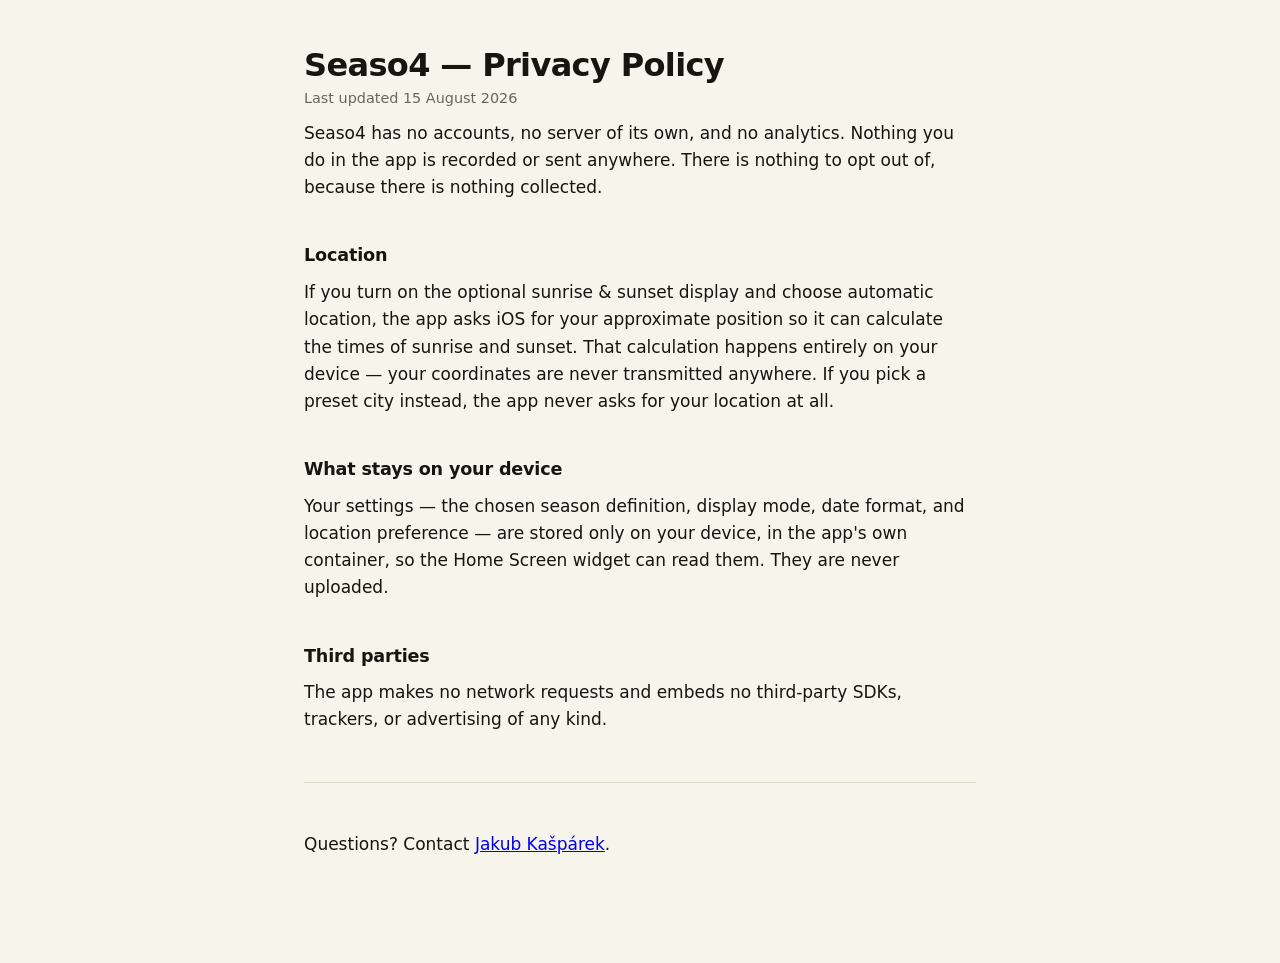
==== index.html @ 97a2b1bb "Add Seaso4 privacy policy Co-Authored-By: Claude Fable 5 <noreply@anthropic.com>" ====
<!DOCTYPE html>
<html lang="en">
<head>
<meta charset="utf-8">
<meta name="viewport" content="width=device-width, initial-scale=1">
<title>Seaso4 — Privacy Policy</title>
<style>
  :root { color-scheme: light dark; }
  body {
    max-width: 42rem; margin: 0 auto; padding: 3rem 1.25rem 6rem;
    font: 17px/1.6 -apple-system, BlinkMacSystemFont, system-ui, sans-serif;
    color: #16150f; background: #f7f4ec;
  }
  @media (prefers-color-scheme: dark) {
    body { color: #f2eee4; background: #1b1916; }
    a { color: #7fd9ae; }
  }
  h1 { font-size: 2rem; line-height: 1.1; margin: 0 0 .25rem; letter-spacing: -.02em; }
  h2 { font-size: 1.1rem; margin: 2.5rem 0 .5rem; letter-spacing: -.01em; }
  p, li { margin: .6rem 0; }
  .updated { color: #6b665b; font-size: .9rem; margin-top: 0; }
  @media (prefers-color-scheme: dark) { .updated { color: #9c9484; } }
  hr { border: none; border-top: 1px solid #ded7c8; margin: 3rem 0; }
  @media (prefers-color-scheme: dark) { hr { border-top-color: #322d24; } }
</style>
</head>
<body>

<h1>Seaso4 — Privacy Policy</h1>
<p class="updated">Last updated 15 August 2026</p>

<p>Seaso4 has no accounts, no server of its own, and no analytics. Nothing you do in
the app is recorded or sent anywhere. There is nothing to opt out of, because there
is nothing collected.</p>

<h2>Location</h2>
<p>If you turn on the optional sunrise &amp; sunset display and choose automatic
location, the app asks iOS for your approximate position so it can calculate the
times of sunrise and sunset. That calculation happens entirely on your device —
your coordinates are never transmitted anywhere. If you pick a preset city instead,
the app never asks for your location at all.</p>

<h2>What stays on your device</h2>
<p>Your settings — the chosen season definition, display mode, date format, and
location preference — are stored only on your device, in the app's own container,
so the Home Screen widget can read them. They are never uploaded.</p>

<h2>Third parties</h2>
<p>The app makes no network requests and embeds no third-party SDKs, trackers, or
advertising of any kind.</p>

<hr>

<p>Questions? Contact <a href="https://kasparek.net">Jakub Kašpárek</a>.</p>

</body>
</html>
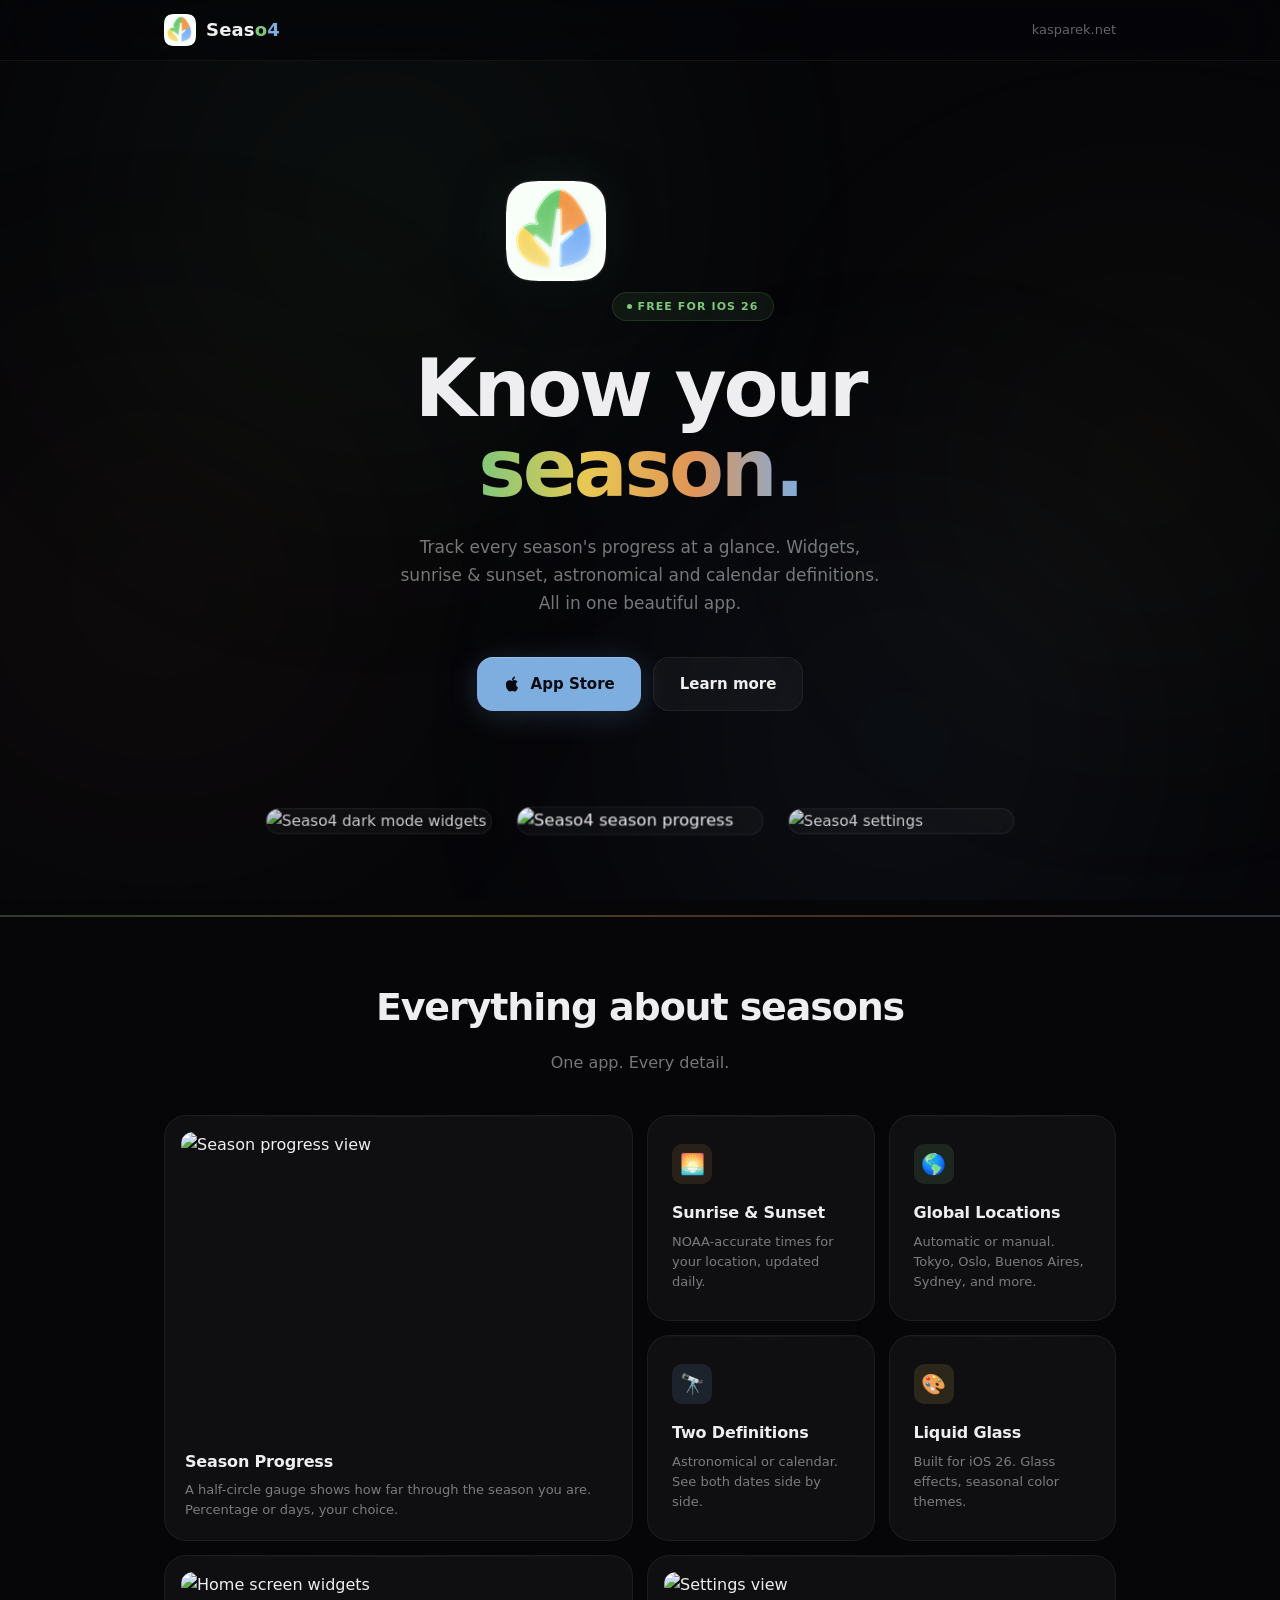
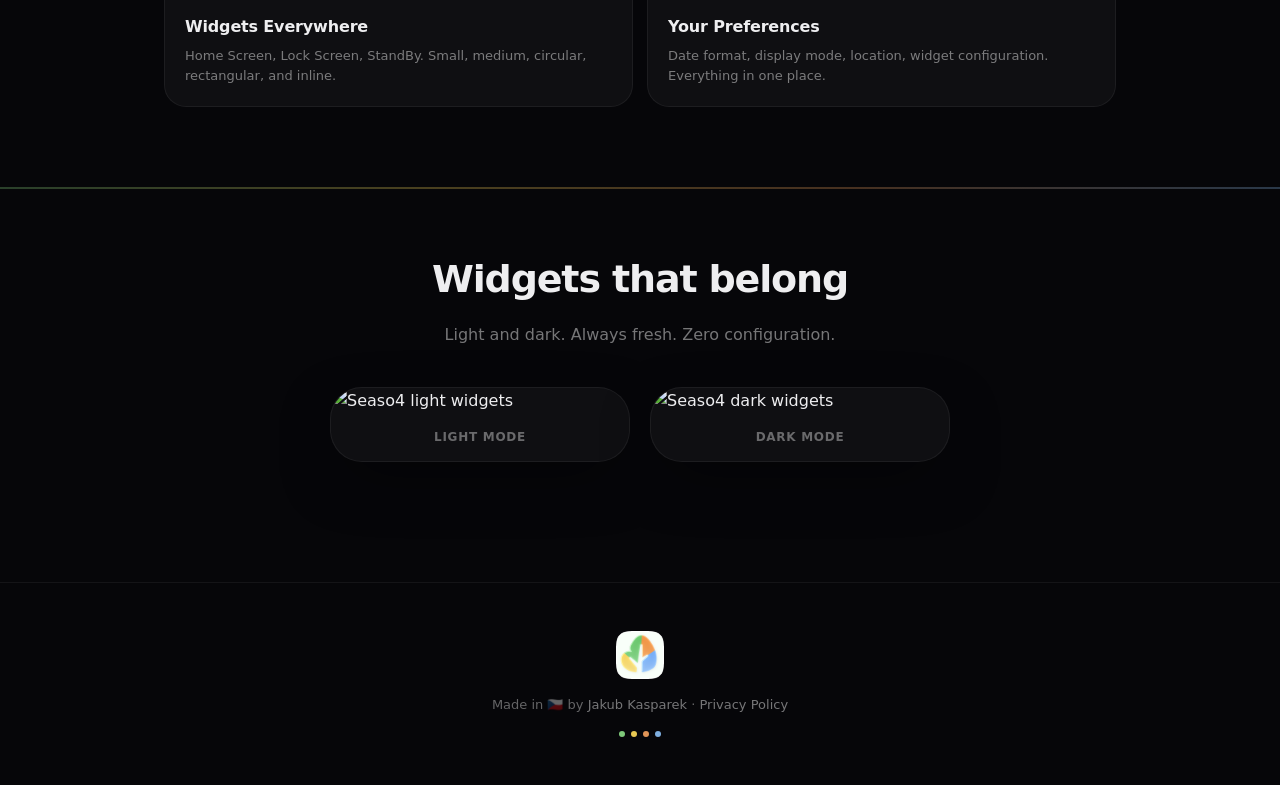
==== commit 685cda5d: "Add landing page at root, move privacy policy to /privacy, add custom domain Landing page served at " ====
--- a/index.html
+++ b/index.html
@@ -1,57 +1,442 @@
 <!DOCTYPE html>
 <html lang="en">
 <head>
-<meta charset="utf-8">
-<meta name="viewport" content="width=device-width, initial-scale=1">
-<title>Seaso4 — Privacy Policy</title>
-<style>
-  :root { color-scheme: light dark; }
-  body {
-    max-width: 42rem; margin: 0 auto; padding: 3rem 1.25rem 6rem;
-    font: 17px/1.6 -apple-system, BlinkMacSystemFont, system-ui, sans-serif;
-    color: #16150f; background: #f7f4ec;
-  }
-  @media (prefers-color-scheme: dark) {
-    body { color: #f2eee4; background: #1b1916; }
-    a { color: #7fd9ae; }
-  }
-  h1 { font-size: 2rem; line-height: 1.1; margin: 0 0 .25rem; letter-spacing: -.02em; }
-  h2 { font-size: 1.1rem; margin: 2.5rem 0 .5rem; letter-spacing: -.01em; }
-  p, li { margin: .6rem 0; }
-  .updated { color: #6b665b; font-size: .9rem; margin-top: 0; }
-  @media (prefers-color-scheme: dark) { .updated { color: #9c9484; } }
-  hr { border: none; border-top: 1px solid #ded7c8; margin: 3rem 0; }
-  @media (prefers-color-scheme: dark) { hr { border-top-color: #322d24; } }
-</style>
+    <meta charset="UTF-8">
+    <meta name="viewport" content="width=device-width, initial-scale=1.0">
+    <title>Seaso4 — Know Your Season</title>
+    <meta name="description" content="Track the progress of every season with beautiful widgets and sunrise/sunset times. Free for iOS 26.">
+    <link rel="icon" href="icon-256.png">
+    <style>
+        *, *::before, *::after { margin: 0; padding: 0; box-sizing: border-box; }
+
+        :root {
+            /* Season palette from logo */
+            --spring: #7ec87a;
+            --summer: #e8c853;
+            --autumn: #e09457;
+            --winter: #7eaee0;
+            /* UI tokens */
+            --bg: #060609;
+            --glass: rgba(255,255,255,0.04);
+            --glass-border: rgba(255,255,255,0.06);
+            --glass-hover: rgba(255,255,255,0.07);
+            --text: #eeeef0;
+            --text2: rgba(255,255,255,0.45);
+            --text3: rgba(255,255,255,0.38);
+        }
+
+        body {
+            font-family: -apple-system, BlinkMacSystemFont, 'SF Pro Display', system-ui, sans-serif;
+            background: var(--bg);
+            color: var(--text);
+            line-height: 1.6;
+            overflow-x: hidden;
+            -webkit-font-smoothing: antialiased;
+        }
+
+        /* 4-season ambient orbs */
+        .bg-orbs { position: fixed; inset: 0; z-index: -2; overflow: hidden; }
+        .orb {
+            position: absolute; border-radius: 50%; filter: blur(140px);
+            animation: drift 24s ease-in-out infinite alternate;
+            will-change: transform;
+        }
+        .orb-spring { width: 500px; height: 500px; top: -5%; left: 10%; background: var(--spring); opacity: 0.07; }
+        .orb-summer { width: 400px; height: 400px; top: 30%; right: -5%; background: var(--summer); opacity: 0.06; animation-delay: -6s; }
+        .orb-autumn { width: 450px; height: 450px; bottom: 10%; left: -5%; background: var(--autumn); opacity: 0.06; animation-delay: -12s; }
+        .orb-winter { width: 500px; height: 500px; bottom: -10%; right: 10%; background: var(--winter); opacity: 0.07; animation-delay: -18s; }
+        @keyframes drift {
+            0% { transform: translate(0, 0) scale(1); }
+            50% { transform: translate(30px, -20px) scale(1.08); }
+            100% { transform: translate(-15px, 15px) scale(0.95); }
+        }
+        .bg-noise {
+            position: fixed; inset: 0; z-index: -1; opacity: 0.012;
+            background-image: url("data:image/svg+xml,%3Csvg viewBox='0 0 256 256' xmlns='http://www.w3.org/2000/svg'%3E%3Cfilter id='n'%3E%3CfeTurbulence type='fractalNoise' baseFrequency='0.9' numOctaves='4' stitchTiles='stitch'/%3E%3C/filter%3E%3Crect width='100%25' height='100%25' filter='url(%23n)'/%3E%3C/svg%3E");
+            background-size: 256px;
+        }
+
+        .container { max-width: 1000px; margin: 0 auto; padding: 0 24px; }
+
+        /* Nav */
+        nav {
+            position: sticky; top: 0; z-index: 50;
+            padding: 14px 0;
+            backdrop-filter: blur(40px) saturate(1.6);
+            -webkit-backdrop-filter: blur(40px) saturate(1.6);
+            background: rgba(6,6,9,0.65);
+            border-bottom: 1px solid var(--glass-border);
+        }
+        nav .container { display: flex; align-items: center; justify-content: space-between; }
+        .logo {
+            font-size: 18px; font-weight: 700; letter-spacing: 0.01em;
+            display: flex; align-items: center; gap: 10px;
+        }
+        .logo img { width: 32px; height: 32px; border-radius: 8px; }
+        .logo .s1 { color: var(--spring); }
+        .logo .s2 { color: var(--summer); }
+        .logo .s3 { color: var(--autumn); }
+        .logo .s4 { color: var(--winter); }
+        nav a {
+            color: var(--text3); text-decoration: none; font-size: 13px; font-weight: 500;
+            transition: color 0.2s;
+        }
+        nav a:hover { color: var(--text2); }
+
+        /* Hero */
+        .hero { text-align: center; padding: 120px 0 48px; }
+        .hero-icon {
+            width: 100px; height: 100px;
+            border-radius: 24px;
+            margin-bottom: 28px;
+            box-shadow:
+                0 12px 48px rgba(0,0,0,0.5),
+                0 0 0 1px rgba(255,255,255,0.06),
+                0 0 60px rgba(126,174,224,0.08),
+                0 0 60px rgba(126,200,122,0.06);
+        }
+        .hero-pill {
+            display: inline-flex; align-items: center; gap: 6px;
+            font-size: 11px; font-weight: 600; letter-spacing: 0.1em; text-transform: uppercase;
+            color: var(--spring);
+            background: rgba(126,200,122,0.08);
+            border: 1px solid rgba(126,200,122,0.15);
+            border-radius: 100px;
+            padding: 5px 14px;
+            margin-bottom: 28px;
+        }
+        .hero-pill .dot { width: 5px; height: 5px; border-radius: 50%; background: var(--spring); animation: pulse 2s infinite; }
+        @keyframes pulse { 0%, 100% { opacity: 1; } 50% { opacity: 0.3; } }
+
+        h1 {
+            font-size: clamp(44px, 9vw, 80px);
+            font-weight: 800;
+            letter-spacing: -0.04em;
+            line-height: 1.0;
+            margin-bottom: 24px;
+        }
+        h1 .gr {
+            background: linear-gradient(90deg, var(--spring), var(--summer), var(--autumn), var(--winter));
+            -webkit-background-clip: text; -webkit-text-fill-color: transparent; background-clip: text;
+        }
+        .hero-sub {
+            font-size: 17px; color: var(--text2); max-width: 480px; margin: 0 auto 40px;
+            line-height: 1.65;
+        }
+
+        .cta-row { display: flex; justify-content: center; gap: 12px; flex-wrap: wrap; }
+        .cta {
+            display: inline-flex; align-items: center; gap: 10px;
+            font-size: 15px; font-weight: 600;
+            padding: 14px 26px;
+            border-radius: 16px;
+            text-decoration: none;
+            transition: transform 0.25s cubic-bezier(0.16,1,0.3,1), box-shadow 0.25s;
+        }
+        .cta-primary {
+            background: var(--winter);
+            color: #0a0a12;
+            box-shadow: 0 4px 30px rgba(126,174,224,0.2), inset 0 1px 0 rgba(255,255,255,0.2);
+        }
+        .cta-primary:hover {
+            transform: translateY(-2px);
+            box-shadow: 0 8px 50px rgba(126,174,224,0.3), inset 0 1px 0 rgba(255,255,255,0.2);
+        }
+        .cta-ghost {
+            background: var(--glass);
+            color: var(--text);
+            border: 1px solid var(--glass-border);
+        }
+        .cta-ghost:hover { background: var(--glass-hover); transform: translateY(-2px); }
+        .cta svg { width: 18px; height: 18px; }
+
+        /* Season divider — 4 color line */
+        .season-line {
+            height: 2px; border: none; margin: 0;
+            background: linear-gradient(90deg, var(--spring), var(--summer), var(--autumn), var(--winter));
+            opacity: 0.3;
+        }
+
+        /* Phone showcase */
+        .showcase { padding: 48px 0 80px; perspective: 2000px; }
+        .showcase-inner {
+            display: flex; justify-content: center; gap: 20px;
+            transform-style: preserve-3d;
+        }
+        .phone-frame {
+            flex-shrink: 0; width: 240px;
+            border-radius: 36px; overflow: hidden;
+            background: rgba(255,255,255,0.03);
+            border: 1px solid var(--glass-border);
+            box-shadow: 0 40px 80px -20px rgba(0,0,0,0.6), 0 0 0 0.5px rgba(255,255,255,0.04) inset;
+            transition: transform 0.5s cubic-bezier(0.16,1,0.3,1), box-shadow 0.5s;
+        }
+        .phone-frame img { width: 100%; display: block; }
+        .phone-frame:nth-child(1) { transform: rotateY(8deg) translateZ(-30px) scale(0.95); opacity: 0.85; }
+        .phone-frame:nth-child(2) { transform: translateZ(20px) scale(1.02); z-index: 2; }
+        .phone-frame:nth-child(3) { transform: rotateY(-8deg) translateZ(-30px) scale(0.95); opacity: 0.85; }
+        .phone-frame:hover { transform: translateZ(30px) scale(1.04) !important; opacity: 1 !important; }
+
+        /* Bento */
+        .bento { padding: 60px 0 80px; }
+        .section-heading {
+            text-align: center;
+            font-size: clamp(28px, 5vw, 38px); font-weight: 750; letter-spacing: -0.03em;
+            margin-bottom: 12px;
+        }
+        .section-sub { text-align: center; color: var(--text2); margin-bottom: 40px; }
+
+        .bento-grid {
+            display: grid;
+            grid-template-columns: repeat(4, 1fr);
+            gap: 14px;
+        }
+        .bento-card {
+            padding: 28px 24px;
+            background: var(--glass);
+            border: 1px solid var(--glass-border);
+            border-radius: 22px;
+            transition: border-color 0.3s, transform 0.3s cubic-bezier(0.16,1,0.3,1), background 0.3s;
+            position: relative; overflow: hidden;
+        }
+        .bento-card::before {
+            content: ''; position: absolute; top: 0; left: 0; right: 0; height: 1px;
+            background: linear-gradient(90deg, transparent 0%, rgba(255,255,255,0.06) 50%, transparent 100%);
+        }
+        .bento-card:hover {
+            background: var(--glass-hover);
+            transform: translateY(-2px);
+        }
+        /* Season-tinted hover borders */
+        .bento-card[data-season="spring"]:hover { border-color: rgba(126,200,122,0.2); }
+        .bento-card[data-season="summer"]:hover { border-color: rgba(232,200,83,0.2); }
+        .bento-card[data-season="autumn"]:hover { border-color: rgba(224,148,87,0.2); }
+        .bento-card[data-season="winter"]:hover { border-color: rgba(126,174,224,0.2); }
+        .bento-card:not([data-season]):hover { border-color: rgba(255,255,255,0.1); }
+
+        .bento-card.wide { grid-column: span 2; }
+        .bento-card.tall { grid-row: span 2; }
+        .bento-card.has-img { padding: 0; display: flex; flex-direction: column; }
+        .bento-card.has-img .bento-img {
+            flex: 1; overflow: hidden; display: flex; align-items: center; justify-content: center;
+            padding: 16px 16px 0;
+        }
+        .bento-card.has-img .bento-img img {
+            width: 100%; height: 100%; object-fit: contain; border-radius: 12px;
+        }
+        .bento-card.has-img .bento-body { padding: 16px 20px 20px; }
+
+        .bento-icon {
+            width: 40px; height: 40px;
+            border-radius: 10px;
+            display: flex; align-items: center; justify-content: center;
+            font-size: 20px;
+            margin-bottom: 16px;
+        }
+        .bento-icon.spring { background: rgba(126,200,122,0.12); }
+        .bento-icon.summer { background: rgba(232,200,83,0.12); }
+        .bento-icon.autumn { background: rgba(224,148,87,0.12); }
+        .bento-icon.winter { background: rgba(126,174,224,0.12); }
+
+        .bento-card h3 { font-size: 16px; font-weight: 650; margin-bottom: 6px; letter-spacing: -0.01em; }
+        .bento-card p { font-size: 13px; color: var(--text2); line-height: 1.55; }
+
+        /* Widget section */
+        .widgets-section { padding: 60px 0 80px; }
+        .widget-row { display: flex; justify-content: center; gap: 20px; flex-wrap: wrap; }
+        .widget-card {
+            width: 300px; border-radius: 32px; overflow: hidden;
+            background: var(--glass); border: 1px solid var(--glass-border);
+            box-shadow: 0 20px 60px -15px rgba(0,0,0,0.5);
+            transition: transform 0.4s cubic-bezier(0.16,1,0.3,1), box-shadow 0.4s;
+        }
+        .widget-card:hover { transform: translateY(-6px); }
+        .widget-card img { width: 100%; display: block; }
+        .widget-label {
+            padding: 14px 20px;
+            font-size: 12px; font-weight: 600; letter-spacing: 0.06em; text-transform: uppercase;
+            color: var(--text3); text-align: center;
+        }
+
+        /* Footer */
+        footer {
+            padding: 48px 0; text-align: center;
+            border-top: 1px solid var(--glass-border);
+            margin-top: 40px;
+        }
+        .footer-icon { width: 48px; height: 48px; border-radius: 12px; }
+        footer p { font-size: 13px; color: var(--text3); margin-top: 8px; }
+        footer a { color: var(--text2); text-decoration: none; transition: color 0.2s; }
+        footer a:hover { color: var(--text); }
+
+        .season-dots {
+            display: flex; justify-content: center; gap: 6px; margin-top: 16px;
+        }
+        .season-dots span { width: 6px; height: 6px; border-radius: 50%; }
+        .season-dots span:nth-child(1) { background: var(--spring); }
+        .season-dots span:nth-child(2) { background: var(--summer); }
+        .season-dots span:nth-child(3) { background: var(--autumn); }
+        .season-dots span:nth-child(4) { background: var(--winter); }
+
+        /* Responsive */
+        @media (max-width: 768px) {
+            .bento-grid { grid-template-columns: repeat(2, 1fr); }
+            .bento-card.wide { grid-column: span 2; }
+            .bento-card.tall { grid-row: span 1; }
+            .phone-frame { width: 200px; }
+        }
+        @media (max-width: 480px) {
+            .bento-grid { grid-template-columns: 1fr; }
+            .bento-card.wide { grid-column: span 1; }
+            .phone-frame:nth-child(1), .phone-frame:nth-child(3) { display: none; }
+            .phone-frame:nth-child(2) { transform: none; }
+            .hero { padding: 80px 0 40px; }
+            .widget-card { width: 260px; }
+        }
+        @media (prefers-reduced-motion: reduce) {
+            *, *::before, *::after { animation-duration: 0.01ms !important; transition-duration: 0.01ms !important; }
+        }
+    </style>
 </head>
 <body>
 
-<h1>Seaso4 — Privacy Policy</h1>
-<p class="updated">Last updated 15 August 2026</p>
-
-<p>Seaso4 has no accounts, no server of its own, and no analytics. Nothing you do in
-the app is recorded or sent anywhere. There is nothing to opt out of, because there
-is nothing collected.</p>
-
-<h2>Location</h2>
-<p>If you turn on the optional sunrise &amp; sunset display and choose automatic
-location, the app asks iOS for your approximate position so it can calculate the
-times of sunrise and sunset. That calculation happens entirely on your device —
-your coordinates are never transmitted anywhere. If you pick a preset city instead,
-the app never asks for your location at all.</p>
-
-<h2>What stays on your device</h2>
-<p>Your settings — the chosen season definition, display mode, date format, and
-location preference — are stored only on your device, in the app's own container,
-so the Home Screen widget can read them. They are never uploaded.</p>
-
-<h2>Third parties</h2>
-<p>The app makes no network requests and embeds no third-party SDKs, trackers, or
-advertising of any kind.</p>
-
-<hr>
-
-<p>Questions? Contact <a href="https://kasparek.net">Jakub Kašpárek</a>.</p>
+<div class="bg-orbs">
+    <div class="orb orb-spring"></div>
+    <div class="orb orb-summer"></div>
+    <div class="orb orb-autumn"></div>
+    <div class="orb orb-winter"></div>
+</div>
+<div class="bg-noise"></div>
+
+<nav>
+    <div class="container">
+        <div class="logo">
+            <img src="icon-256.png" alt="Seaso4 icon" width="32" height="32">
+            <span>Seas<span class="s1">o</span><span class="s4">4</span></span>
+        </div>
+        <a href="https://kasparek.net">kasparek.net</a>
+    </div>
+</nav>
+
+<section class="hero">
+    <div class="container">
+        <img src="icon-256.png" alt="Seaso4" class="hero-icon" width="100" height="100">
+        <div class="hero-pill"><span class="dot"></span> Free for iOS 26</div>
+        <h1>Know your<br><span class="gr">season.</span></h1>
+        <p class="hero-sub">Track every season's progress at a glance. Widgets, sunrise & sunset, astronomical and calendar definitions. All in one beautiful app.</p>
+        <div class="cta-row">
+            <a href="https://apps.apple.com/app/id6801862689" class="cta cta-primary">
+                <svg viewBox="0 0 24 24" fill="currentColor"><path d="M18.71 19.5c-.83 1.24-1.71 2.45-3.05 2.47-1.34.03-1.77-.79-3.29-.79-1.53 0-2 .77-3.27.82-1.31.05-2.3-1.32-3.14-2.53C4.25 17 2.94 12.45 4.7 9.39c.87-1.52 2.43-2.48 4.12-2.51 1.28-.02 2.5.87 3.29.87.78 0 2.26-1.07 3.8-.91.65.03 2.47.26 3.64 1.98-.09.06-2.17 1.28-2.15 3.81.03 3.02 2.65 4.03 2.68 4.04-.03.07-.42 1.44-1.38 2.83M13 3.5c.73-.83 1.94-1.46 2.94-1.5.13 1.17-.34 2.35-1.04 3.19-.69.85-1.83 1.51-2.95 1.42-.15-1.15.41-2.35 1.05-3.11z"/></svg>
+                App Store
+            </a>
+            <a href="#features" class="cta cta-ghost">Learn more</a>
+        </div>
+    </div>
+</section>
+
+<section class="showcase">
+    <div class="showcase-inner">
+        <div class="phone-frame">
+            <img src="../blog/03.png" alt="Seaso4 dark mode widgets" loading="lazy">
+        </div>
+        <div class="phone-frame">
+            <img src="../blog/01.png" alt="Seaso4 season progress" loading="lazy">
+        </div>
+        <div class="phone-frame">
+            <img src="../blog/02.png" alt="Seaso4 settings" loading="lazy">
+        </div>
+    </div>
+</section>
+
+<hr class="season-line">
+
+<section class="bento" id="features">
+    <div class="container">
+        <h2 class="section-heading">Everything about seasons</h2>
+        <p class="section-sub">One app. Every detail.</p>
+        <div class="bento-grid">
+            <div class="bento-card wide tall has-img" data-season="winter">
+                <div class="bento-img">
+                    <img src="../blog/01.png" alt="Season progress view" loading="lazy">
+                </div>
+                <div class="bento-body">
+                    <h3>Season Progress</h3>
+                    <p>A half-circle gauge shows how far through the season you are. Percentage or days, your choice.</p>
+                </div>
+            </div>
+            <div class="bento-card" data-season="autumn">
+                <div class="bento-icon autumn">&#127749;</div>
+                <h3>Sunrise & Sunset</h3>
+                <p>NOAA-accurate times for your location, updated daily.</p>
+            </div>
+            <div class="bento-card" data-season="spring">
+                <div class="bento-icon spring">&#127758;</div>
+                <h3>Global Locations</h3>
+                <p>Automatic or manual. Tokyo, Oslo, Buenos Aires, Sydney, and more.</p>
+            </div>
+            <div class="bento-card" data-season="winter">
+                <div class="bento-icon winter">&#128301;</div>
+                <h3>Two Definitions</h3>
+                <p>Astronomical or calendar. See both dates side by side.</p>
+            </div>
+            <div class="bento-card" data-season="summer">
+                <div class="bento-icon summer">&#127912;</div>
+                <h3>Liquid Glass</h3>
+                <p>Built for iOS 26. Glass effects, seasonal color themes.</p>
+            </div>
+            <div class="bento-card wide has-img" data-season="spring">
+                <div class="bento-img">
+                    <img src="../blog/00.png" alt="Home screen widgets" loading="lazy">
+                </div>
+                <div class="bento-body">
+                    <h3>Widgets Everywhere</h3>
+                    <p>Home Screen, Lock Screen, StandBy. Small, medium, circular, rectangular, and inline.</p>
+                </div>
+            </div>
+            <div class="bento-card wide has-img" data-season="autumn">
+                <div class="bento-img">
+                    <img src="../blog/02.png" alt="Settings view" loading="lazy">
+                </div>
+                <div class="bento-body">
+                    <h3>Your Preferences</h3>
+                    <p>Date format, display mode, location, widget configuration. Everything in one place.</p>
+                </div>
+            </div>
+        </div>
+    </div>
+</section>
+
+<hr class="season-line">
+
+<section class="widgets-section">
+    <div class="container">
+        <h2 class="section-heading">Widgets that belong</h2>
+        <p class="section-sub">Light and dark. Always fresh. Zero configuration.</p>
+        <div class="widget-row">
+            <div class="widget-card">
+                <img src="../blog/00.png" alt="Seaso4 light widgets" loading="lazy">
+                <div class="widget-label">Light Mode</div>
+            </div>
+            <div class="widget-card">
+                <img src="../blog/03.png" alt="Seaso4 dark widgets" loading="lazy">
+                <div class="widget-label">Dark Mode</div>
+            </div>
+        </div>
+    </div>
+</section>
+
+<footer>
+    <div class="container">
+        <img src="icon-256.png" alt="Seaso4" class="footer-icon">
+        <p>Made in &#127464;&#127487; by <a href="https://kasparek.net">Jakub Kasparek</a> &middot; <a href="/privacy/">Privacy Policy</a></p>
+        <div class="season-dots">
+            <span></span>
+            <span></span>
+            <span></span>
+            <span></span>
+        </div>
+    </div>
+</footer>
 
 </body>
 </html>
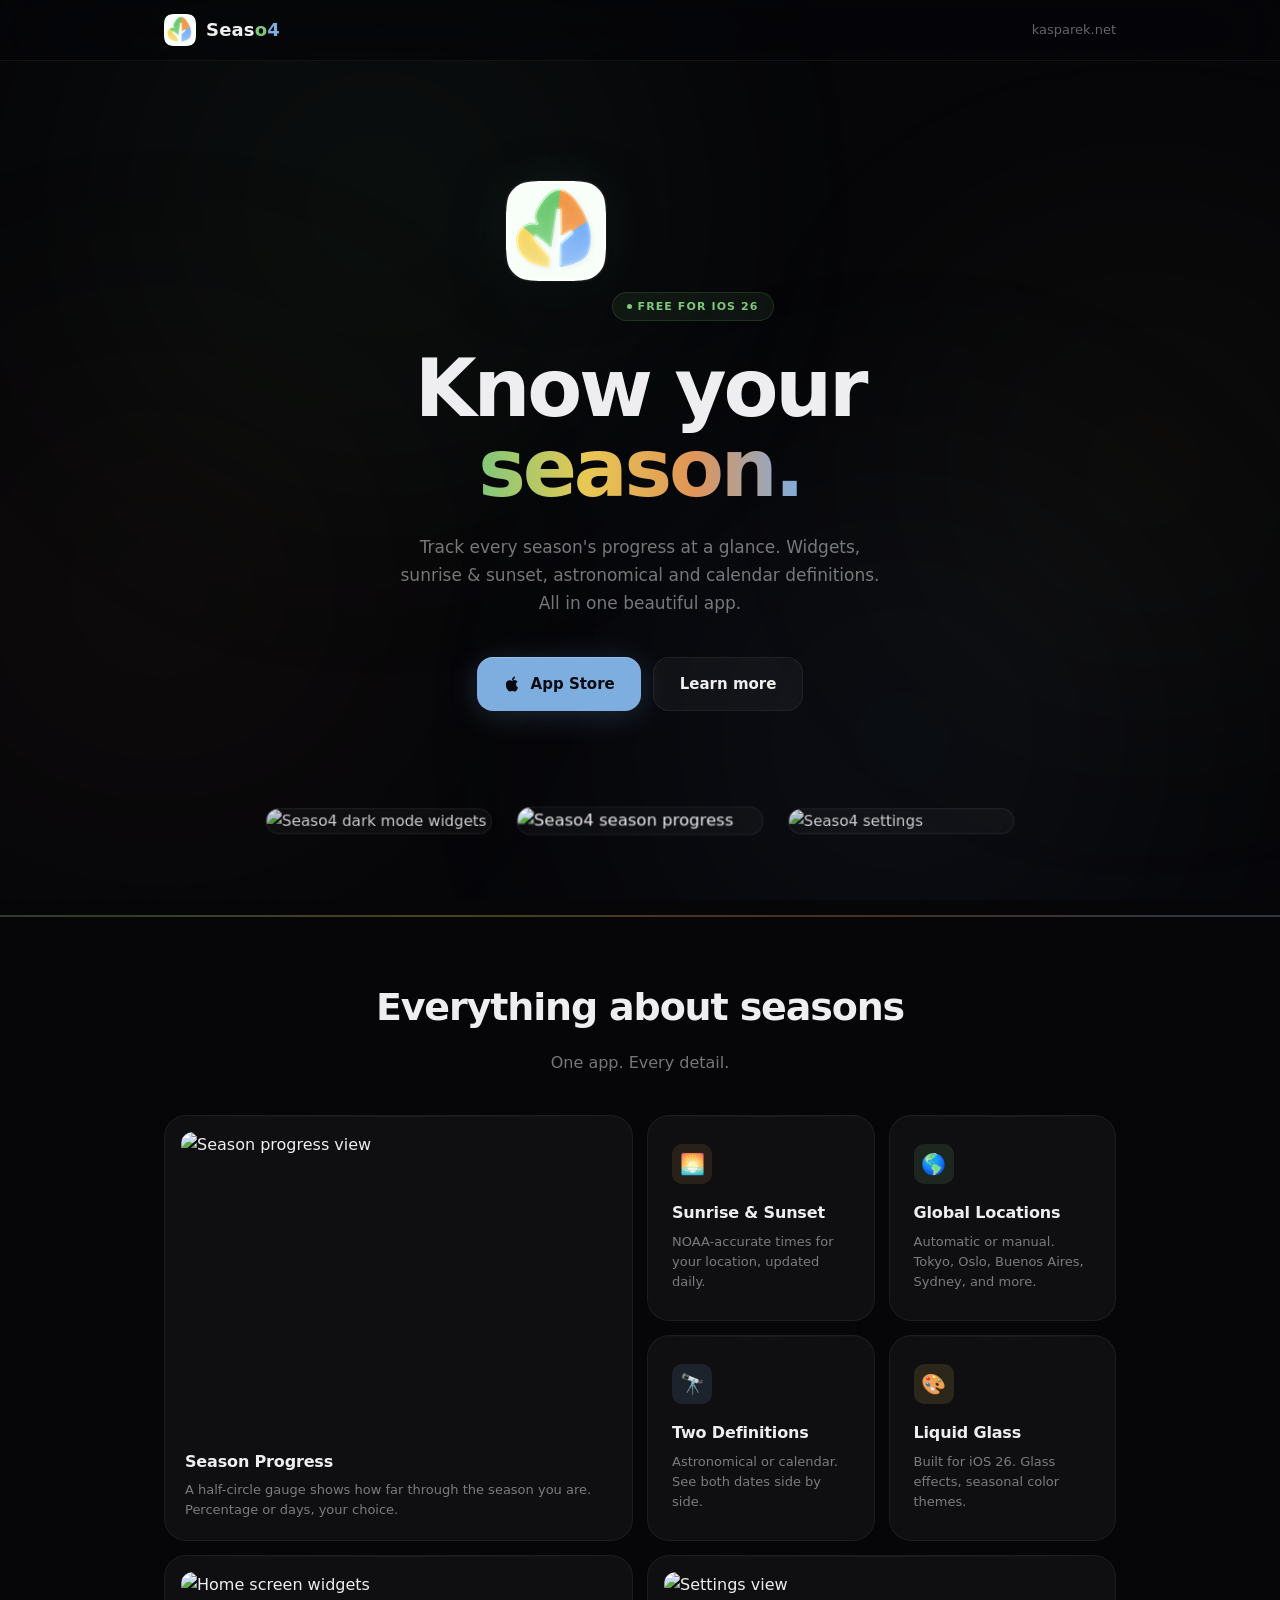
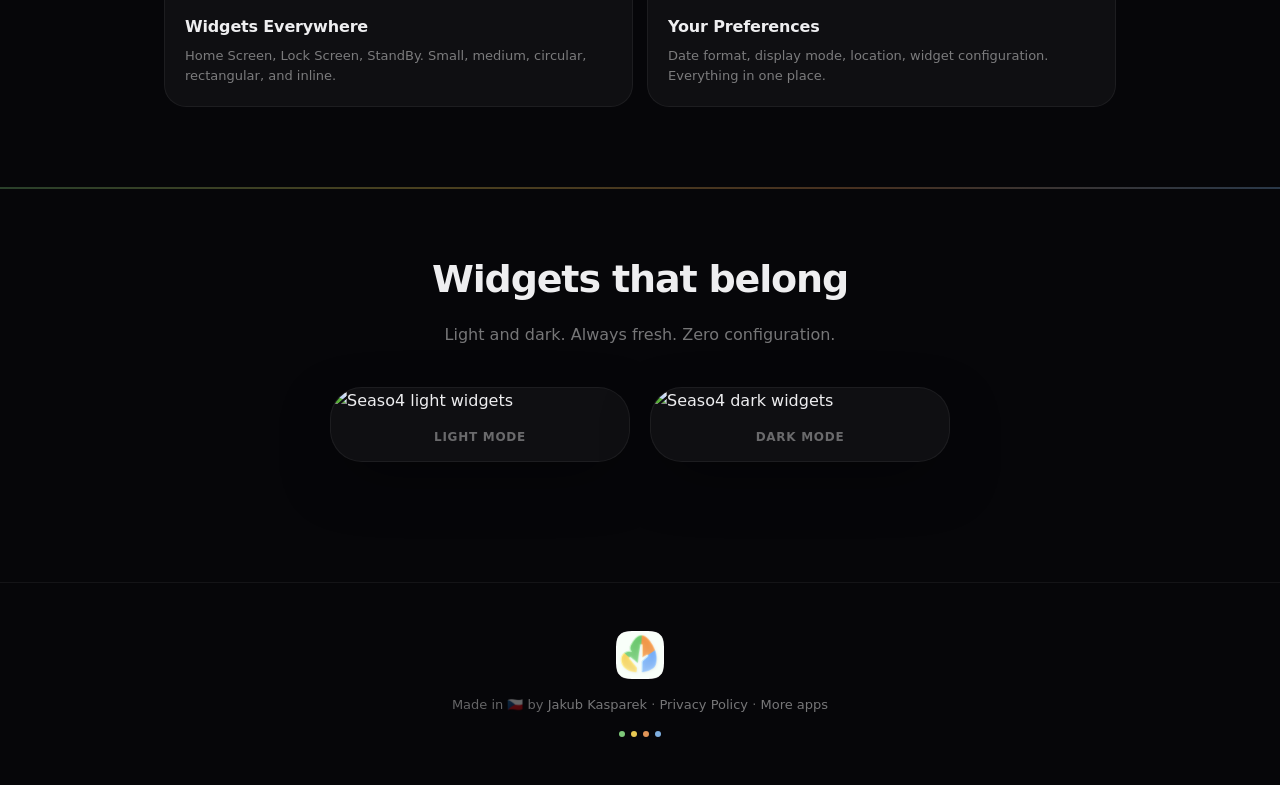
==== commit 0f98b0f5: "Link the app directory from the landing footer Co-Authored-By: Claude Fable 5 <noreply@anthropic.com" ====
--- a/index.html
+++ b/index.html
@@ -428,7 +428,7 @@
 <footer>
     <div class="container">
         <img src="icon-256.png" alt="Seaso4" class="footer-icon">
-        <p>Made in &#127464;&#127487; by <a href="https://kasparek.net">Jakub Kasparek</a> &middot; <a href="/privacy/">Privacy Policy</a></p>
+        <p>Made in &#127464;&#127487; by <a href="https://kasparek.net">Jakub Kasparek</a> &middot; <a href="/privacy/">Privacy Policy</a> &middot; <a href="https://apps.kasparek.app">More apps</a></p>
         <div class="season-dots">
             <span></span>
             <span></span>
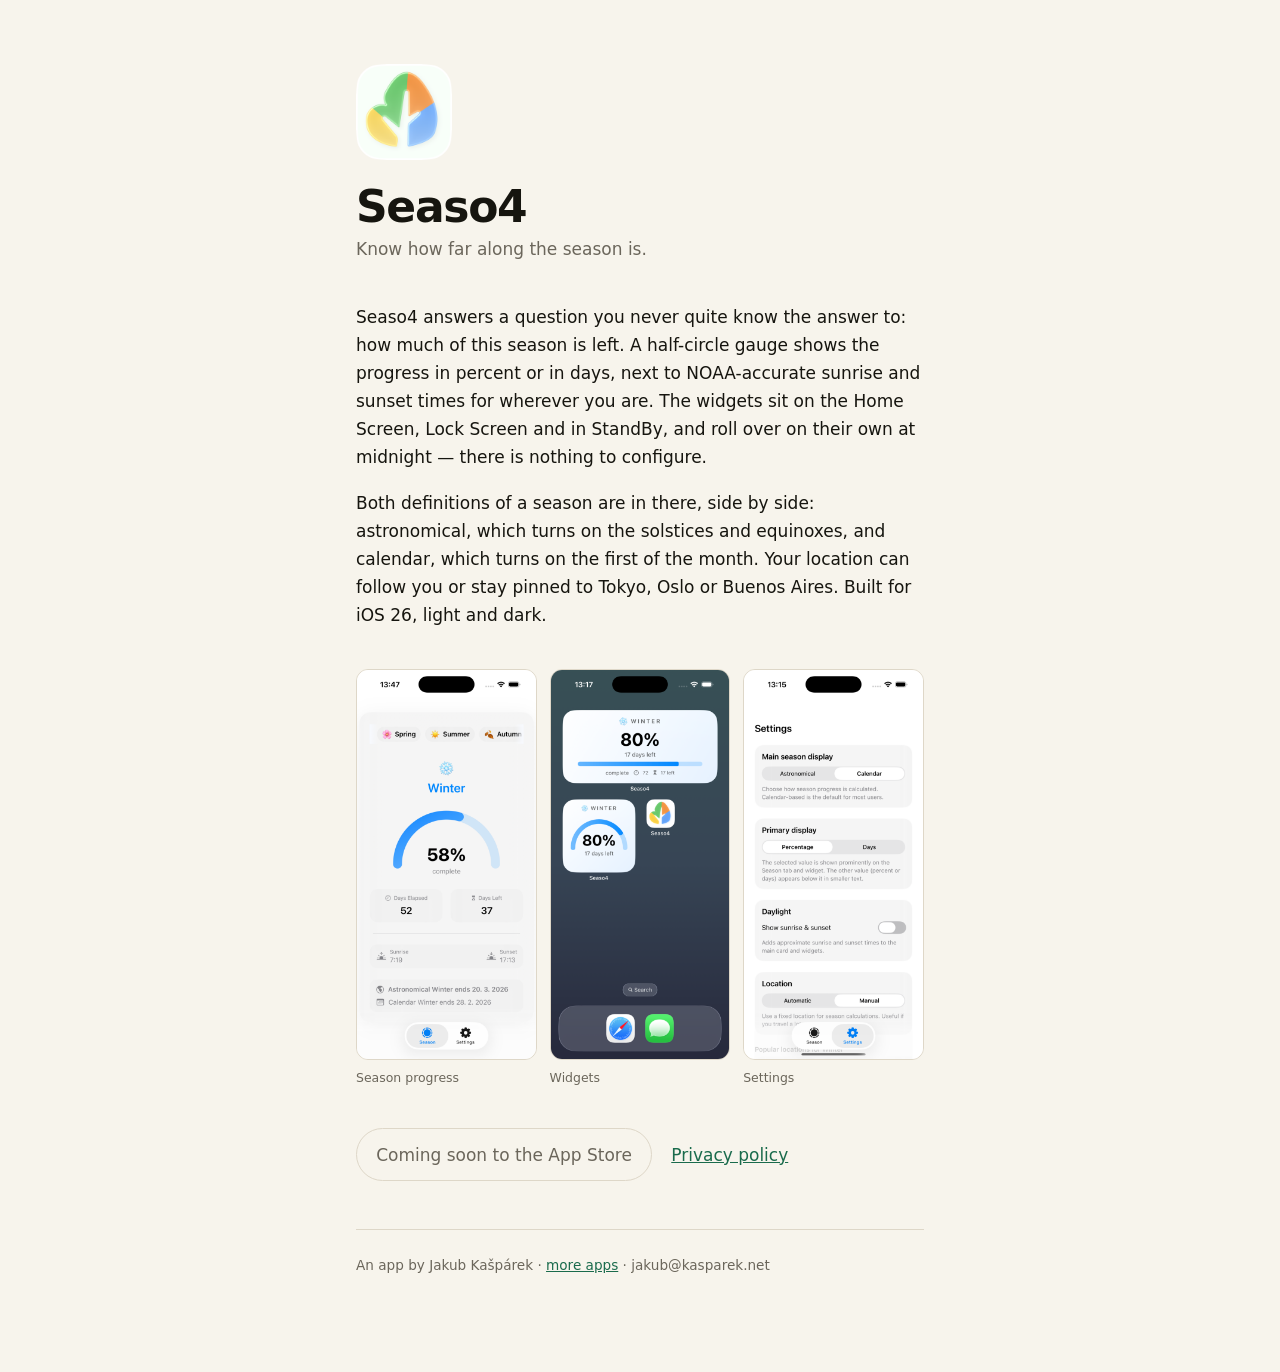
==== commit 7388c0c2: "Rebuild landing page in the shared paper style The old page pulled its four screenshots from ../blog" ====
--- a/index.html
+++ b/index.html
@@ -1,442 +1,42 @@
 <!DOCTYPE html>
 <html lang="en">
 <head>
-    <meta charset="UTF-8">
-    <meta name="viewport" content="width=device-width, initial-scale=1.0">
-    <title>Seaso4 — Know Your Season</title>
-    <meta name="description" content="Track the progress of every season with beautiful widgets and sunrise/sunset times. Free for iOS 26.">
-    <link rel="icon" href="icon-256.png">
-    <style>
-        *, *::before, *::after { margin: 0; padding: 0; box-sizing: border-box; }
-
-        :root {
-            /* Season palette from logo */
-            --spring: #7ec87a;
-            --summer: #e8c853;
-            --autumn: #e09457;
-            --winter: #7eaee0;
-            /* UI tokens */
-            --bg: #060609;
-            --glass: rgba(255,255,255,0.04);
-            --glass-border: rgba(255,255,255,0.06);
-            --glass-hover: rgba(255,255,255,0.07);
-            --text: #eeeef0;
-            --text2: rgba(255,255,255,0.45);
-            --text3: rgba(255,255,255,0.38);
-        }
-
-        body {
-            font-family: -apple-system, BlinkMacSystemFont, 'SF Pro Display', system-ui, sans-serif;
-            background: var(--bg);
-            color: var(--text);
-            line-height: 1.6;
-            overflow-x: hidden;
-            -webkit-font-smoothing: antialiased;
-        }
-
-        /* 4-season ambient orbs */
-        .bg-orbs { position: fixed; inset: 0; z-index: -2; overflow: hidden; }
-        .orb {
-            position: absolute; border-radius: 50%; filter: blur(140px);
-            animation: drift 24s ease-in-out infinite alternate;
-            will-change: transform;
-        }
-        .orb-spring { width: 500px; height: 500px; top: -5%; left: 10%; background: var(--spring); opacity: 0.07; }
-        .orb-summer { width: 400px; height: 400px; top: 30%; right: -5%; background: var(--summer); opacity: 0.06; animation-delay: -6s; }
-        .orb-autumn { width: 450px; height: 450px; bottom: 10%; left: -5%; background: var(--autumn); opacity: 0.06; animation-delay: -12s; }
-        .orb-winter { width: 500px; height: 500px; bottom: -10%; right: 10%; background: var(--winter); opacity: 0.07; animation-delay: -18s; }
-        @keyframes drift {
-            0% { transform: translate(0, 0) scale(1); }
-            50% { transform: translate(30px, -20px) scale(1.08); }
-            100% { transform: translate(-15px, 15px) scale(0.95); }
-        }
-        .bg-noise {
-            position: fixed; inset: 0; z-index: -1; opacity: 0.012;
-            background-image: url("data:image/svg+xml,%3Csvg viewBox='0 0 256 256' xmlns='http://www.w3.org/2000/svg'%3E%3Cfilter id='n'%3E%3CfeTurbulence type='fractalNoise' baseFrequency='0.9' numOctaves='4' stitchTiles='stitch'/%3E%3C/filter%3E%3Crect width='100%25' height='100%25' filter='url(%23n)'/%3E%3C/svg%3E");
-            background-size: 256px;
-        }
-
-        .container { max-width: 1000px; margin: 0 auto; padding: 0 24px; }
-
-        /* Nav */
-        nav {
-            position: sticky; top: 0; z-index: 50;
-            padding: 14px 0;
-            backdrop-filter: blur(40px) saturate(1.6);
-            -webkit-backdrop-filter: blur(40px) saturate(1.6);
-            background: rgba(6,6,9,0.65);
-            border-bottom: 1px solid var(--glass-border);
-        }
-        nav .container { display: flex; align-items: center; justify-content: space-between; }
-        .logo {
-            font-size: 18px; font-weight: 700; letter-spacing: 0.01em;
-            display: flex; align-items: center; gap: 10px;
-        }
-        .logo img { width: 32px; height: 32px; border-radius: 8px; }
-        .logo .s1 { color: var(--spring); }
-        .logo .s2 { color: var(--summer); }
-        .logo .s3 { color: var(--autumn); }
-        .logo .s4 { color: var(--winter); }
-        nav a {
-            color: var(--text3); text-decoration: none; font-size: 13px; font-weight: 500;
-            transition: color 0.2s;
-        }
-        nav a:hover { color: var(--text2); }
-
-        /* Hero */
-        .hero { text-align: center; padding: 120px 0 48px; }
-        .hero-icon {
-            width: 100px; height: 100px;
-            border-radius: 24px;
-            margin-bottom: 28px;
-            box-shadow:
-                0 12px 48px rgba(0,0,0,0.5),
-                0 0 0 1px rgba(255,255,255,0.06),
-                0 0 60px rgba(126,174,224,0.08),
-                0 0 60px rgba(126,200,122,0.06);
-        }
-        .hero-pill {
-            display: inline-flex; align-items: center; gap: 6px;
-            font-size: 11px; font-weight: 600; letter-spacing: 0.1em; text-transform: uppercase;
-            color: var(--spring);
-            background: rgba(126,200,122,0.08);
-            border: 1px solid rgba(126,200,122,0.15);
-            border-radius: 100px;
-            padding: 5px 14px;
-            margin-bottom: 28px;
-        }
-        .hero-pill .dot { width: 5px; height: 5px; border-radius: 50%; background: var(--spring); animation: pulse 2s infinite; }
-        @keyframes pulse { 0%, 100% { opacity: 1; } 50% { opacity: 0.3; } }
-
-        h1 {
-            font-size: clamp(44px, 9vw, 80px);
-            font-weight: 800;
-            letter-spacing: -0.04em;
-            line-height: 1.0;
-            margin-bottom: 24px;
-        }
-        h1 .gr {
-            background: linear-gradient(90deg, var(--spring), var(--summer), var(--autumn), var(--winter));
-            -webkit-background-clip: text; -webkit-text-fill-color: transparent; background-clip: text;
-        }
-        .hero-sub {
-            font-size: 17px; color: var(--text2); max-width: 480px; margin: 0 auto 40px;
-            line-height: 1.65;
-        }
-
-        .cta-row { display: flex; justify-content: center; gap: 12px; flex-wrap: wrap; }
-        .cta {
-            display: inline-flex; align-items: center; gap: 10px;
-            font-size: 15px; font-weight: 600;
-            padding: 14px 26px;
-            border-radius: 16px;
-            text-decoration: none;
-            transition: transform 0.25s cubic-bezier(0.16,1,0.3,1), box-shadow 0.25s;
-        }
-        .cta-primary {
-            background: var(--winter);
-            color: #0a0a12;
-            box-shadow: 0 4px 30px rgba(126,174,224,0.2), inset 0 1px 0 rgba(255,255,255,0.2);
-        }
-        .cta-primary:hover {
-            transform: translateY(-2px);
-            box-shadow: 0 8px 50px rgba(126,174,224,0.3), inset 0 1px 0 rgba(255,255,255,0.2);
-        }
-        .cta-ghost {
-            background: var(--glass);
-            color: var(--text);
-            border: 1px solid var(--glass-border);
-        }
-        .cta-ghost:hover { background: var(--glass-hover); transform: translateY(-2px); }
-        .cta svg { width: 18px; height: 18px; }
-
-        /* Season divider — 4 color line */
-        .season-line {
-            height: 2px; border: none; margin: 0;
-            background: linear-gradient(90deg, var(--spring), var(--summer), var(--autumn), var(--winter));
-            opacity: 0.3;
-        }
-
-        /* Phone showcase */
-        .showcase { padding: 48px 0 80px; perspective: 2000px; }
-        .showcase-inner {
-            display: flex; justify-content: center; gap: 20px;
-            transform-style: preserve-3d;
-        }
-        .phone-frame {
-            flex-shrink: 0; width: 240px;
-            border-radius: 36px; overflow: hidden;
-            background: rgba(255,255,255,0.03);
-            border: 1px solid var(--glass-border);
-            box-shadow: 0 40px 80px -20px rgba(0,0,0,0.6), 0 0 0 0.5px rgba(255,255,255,0.04) inset;
-            transition: transform 0.5s cubic-bezier(0.16,1,0.3,1), box-shadow 0.5s;
-        }
-        .phone-frame img { width: 100%; display: block; }
-        .phone-frame:nth-child(1) { transform: rotateY(8deg) translateZ(-30px) scale(0.95); opacity: 0.85; }
-        .phone-frame:nth-child(2) { transform: translateZ(20px) scale(1.02); z-index: 2; }
-        .phone-frame:nth-child(3) { transform: rotateY(-8deg) translateZ(-30px) scale(0.95); opacity: 0.85; }
-        .phone-frame:hover { transform: translateZ(30px) scale(1.04) !important; opacity: 1 !important; }
-
-        /* Bento */
-        .bento { padding: 60px 0 80px; }
-        .section-heading {
-            text-align: center;
-            font-size: clamp(28px, 5vw, 38px); font-weight: 750; letter-spacing: -0.03em;
-            margin-bottom: 12px;
-        }
-        .section-sub { text-align: center; color: var(--text2); margin-bottom: 40px; }
-
-        .bento-grid {
-            display: grid;
-            grid-template-columns: repeat(4, 1fr);
-            gap: 14px;
-        }
-        .bento-card {
-            padding: 28px 24px;
-            background: var(--glass);
-            border: 1px solid var(--glass-border);
-            border-radius: 22px;
-            transition: border-color 0.3s, transform 0.3s cubic-bezier(0.16,1,0.3,1), background 0.3s;
-            position: relative; overflow: hidden;
-        }
-        .bento-card::before {
-            content: ''; position: absolute; top: 0; left: 0; right: 0; height: 1px;
-            background: linear-gradient(90deg, transparent 0%, rgba(255,255,255,0.06) 50%, transparent 100%);
-        }
-        .bento-card:hover {
-            background: var(--glass-hover);
-            transform: translateY(-2px);
-        }
-        /* Season-tinted hover borders */
-        .bento-card[data-season="spring"]:hover { border-color: rgba(126,200,122,0.2); }
-        .bento-card[data-season="summer"]:hover { border-color: rgba(232,200,83,0.2); }
-        .bento-card[data-season="autumn"]:hover { border-color: rgba(224,148,87,0.2); }
-        .bento-card[data-season="winter"]:hover { border-color: rgba(126,174,224,0.2); }
-        .bento-card:not([data-season]):hover { border-color: rgba(255,255,255,0.1); }
-
-        .bento-card.wide { grid-column: span 2; }
-        .bento-card.tall { grid-row: span 2; }
-        .bento-card.has-img { padding: 0; display: flex; flex-direction: column; }
-        .bento-card.has-img .bento-img {
-            flex: 1; overflow: hidden; display: flex; align-items: center; justify-content: center;
-            padding: 16px 16px 0;
-        }
-        .bento-card.has-img .bento-img img {
-            width: 100%; height: 100%; object-fit: contain; border-radius: 12px;
-        }
-        .bento-card.has-img .bento-body { padding: 16px 20px 20px; }
-
-        .bento-icon {
-            width: 40px; height: 40px;
-            border-radius: 10px;
-            display: flex; align-items: center; justify-content: center;
-            font-size: 20px;
-            margin-bottom: 16px;
-        }
-        .bento-icon.spring { background: rgba(126,200,122,0.12); }
-        .bento-icon.summer { background: rgba(232,200,83,0.12); }
-        .bento-icon.autumn { background: rgba(224,148,87,0.12); }
-        .bento-icon.winter { background: rgba(126,174,224,0.12); }
-
-        .bento-card h3 { font-size: 16px; font-weight: 650; margin-bottom: 6px; letter-spacing: -0.01em; }
-        .bento-card p { font-size: 13px; color: var(--text2); line-height: 1.55; }
-
-        /* Widget section */
-        .widgets-section { padding: 60px 0 80px; }
-        .widget-row { display: flex; justify-content: center; gap: 20px; flex-wrap: wrap; }
-        .widget-card {
-            width: 300px; border-radius: 32px; overflow: hidden;
-            background: var(--glass); border: 1px solid var(--glass-border);
-            box-shadow: 0 20px 60px -15px rgba(0,0,0,0.5);
-            transition: transform 0.4s cubic-bezier(0.16,1,0.3,1), box-shadow 0.4s;
-        }
-        .widget-card:hover { transform: translateY(-6px); }
-        .widget-card img { width: 100%; display: block; }
-        .widget-label {
-            padding: 14px 20px;
-            font-size: 12px; font-weight: 600; letter-spacing: 0.06em; text-transform: uppercase;
-            color: var(--text3); text-align: center;
-        }
-
-        /* Footer */
-        footer {
-            padding: 48px 0; text-align: center;
-            border-top: 1px solid var(--glass-border);
-            margin-top: 40px;
-        }
-        .footer-icon { width: 48px; height: 48px; border-radius: 12px; }
-        footer p { font-size: 13px; color: var(--text3); margin-top: 8px; }
-        footer a { color: var(--text2); text-decoration: none; transition: color 0.2s; }
-        footer a:hover { color: var(--text); }
-
-        .season-dots {
-            display: flex; justify-content: center; gap: 6px; margin-top: 16px;
-        }
-        .season-dots span { width: 6px; height: 6px; border-radius: 50%; }
-        .season-dots span:nth-child(1) { background: var(--spring); }
-        .season-dots span:nth-child(2) { background: var(--summer); }
-        .season-dots span:nth-child(3) { background: var(--autumn); }
-        .season-dots span:nth-child(4) { background: var(--winter); }
-
-        /* Responsive */
-        @media (max-width: 768px) {
-            .bento-grid { grid-template-columns: repeat(2, 1fr); }
-            .bento-card.wide { grid-column: span 2; }
-            .bento-card.tall { grid-row: span 1; }
-            .phone-frame { width: 200px; }
-        }
-        @media (max-width: 480px) {
-            .bento-grid { grid-template-columns: 1fr; }
-            .bento-card.wide { grid-column: span 1; }
-            .phone-frame:nth-child(1), .phone-frame:nth-child(3) { display: none; }
-            .phone-frame:nth-child(2) { transform: none; }
-            .hero { padding: 80px 0 40px; }
-            .widget-card { width: 260px; }
-        }
-        @media (prefers-reduced-motion: reduce) {
-            *, *::before, *::after { animation-duration: 0.01ms !important; transition-duration: 0.01ms !important; }
-        }
-    </style>
+<meta charset="utf-8">
+<meta name="viewport" content="width=device-width, initial-scale=1">
+<title>Seaso4</title>
+<meta name="description" content="Seaso4 shows how far along the season is, with widgets and sunrise and sunset times. For iOS 26.">
+<link rel="icon" href="/icon-256.png">
+<link rel="stylesheet" href="/style.css">
 </head>
 <body>
 
-<div class="bg-orbs">
-    <div class="orb orb-spring"></div>
-    <div class="orb orb-summer"></div>
-    <div class="orb orb-autumn"></div>
-    <div class="orb orb-winter"></div>
+<img class="icon" src="/icon-256.png" alt="">
+<h1>Seaso4</h1>
+<p class="tagline">Know how far along the season is.</p>
+
+<p>Seaso4 answers a question you never quite know the answer to: how much of
+this season is left. A half-circle gauge shows the progress in percent or in
+days, next to NOAA-accurate sunrise and sunset times for wherever you are. The
+widgets sit on the Home Screen, Lock Screen and in StandBy, and roll over on
+their own at midnight — there is nothing to configure.</p>
+
+<p>Both definitions of a season are in there, side by side: astronomical, which
+turns on the solstices and equinoxes, and calendar, which turns on the first of
+the month. Your location can follow you or stay pinned to Tokyo, Oslo or Buenos
+Aires. Built for iOS 26, light and dark.</p>
+
+<div class="shots">
+  <figure><img src="/shots/01.png" alt="Season progress" loading="lazy" width="600" height="1304"><figcaption>Season progress</figcaption></figure>
+  <figure><img src="/shots/00.png" alt="Home Screen widgets" loading="lazy" width="600" height="1304"><figcaption>Widgets</figcaption></figure>
+  <figure><img src="/shots/02.png" alt="Settings" loading="lazy" width="600" height="1304"><figcaption>Settings</figcaption></figure>
 </div>
-<div class="bg-noise"></div>
 
-<nav>
-    <div class="container">
-        <div class="logo">
-            <img src="icon-256.png" alt="Seaso4 icon" width="32" height="32">
-            <span>Seas<span class="s1">o</span><span class="s4">4</span></span>
-        </div>
-        <a href="https://kasparek.net">kasparek.net</a>
-    </div>
-</nav>
+<div class="links">
+  <span class="cta cta-pending">Coming soon to the App Store</span>
+  <a href="/privacy/">Privacy policy</a>
+</div>
 
-<section class="hero">
-    <div class="container">
-        <img src="icon-256.png" alt="Seaso4" class="hero-icon" width="100" height="100">
-        <div class="hero-pill"><span class="dot"></span> Free for iOS 26</div>
-        <h1>Know your<br><span class="gr">season.</span></h1>
-        <p class="hero-sub">Track every season's progress at a glance. Widgets, sunrise & sunset, astronomical and calendar definitions. All in one beautiful app.</p>
-        <div class="cta-row">
-            <a href="https://apps.apple.com/app/id6801862689" class="cta cta-primary">
-                <svg viewBox="0 0 24 24" fill="currentColor"><path d="M18.71 19.5c-.83 1.24-1.71 2.45-3.05 2.47-1.34.03-1.77-.79-3.29-.79-1.53 0-2 .77-3.27.82-1.31.05-2.3-1.32-3.14-2.53C4.25 17 2.94 12.45 4.7 9.39c.87-1.52 2.43-2.48 4.12-2.51 1.28-.02 2.5.87 3.29.87.78 0 2.26-1.07 3.8-.91.65.03 2.47.26 3.64 1.98-.09.06-2.17 1.28-2.15 3.81.03 3.02 2.65 4.03 2.68 4.04-.03.07-.42 1.44-1.38 2.83M13 3.5c.73-.83 1.94-1.46 2.94-1.5.13 1.17-.34 2.35-1.04 3.19-.69.85-1.83 1.51-2.95 1.42-.15-1.15.41-2.35 1.05-3.11z"/></svg>
-                App Store
-            </a>
-            <a href="#features" class="cta cta-ghost">Learn more</a>
-        </div>
-    </div>
-</section>
-
-<section class="showcase">
-    <div class="showcase-inner">
-        <div class="phone-frame">
-            <img src="../blog/03.png" alt="Seaso4 dark mode widgets" loading="lazy">
-        </div>
-        <div class="phone-frame">
-            <img src="../blog/01.png" alt="Seaso4 season progress" loading="lazy">
-        </div>
-        <div class="phone-frame">
-            <img src="../blog/02.png" alt="Seaso4 settings" loading="lazy">
-        </div>
-    </div>
-</section>
-
-<hr class="season-line">
-
-<section class="bento" id="features">
-    <div class="container">
-        <h2 class="section-heading">Everything about seasons</h2>
-        <p class="section-sub">One app. Every detail.</p>
-        <div class="bento-grid">
-            <div class="bento-card wide tall has-img" data-season="winter">
-                <div class="bento-img">
-                    <img src="../blog/01.png" alt="Season progress view" loading="lazy">
-                </div>
-                <div class="bento-body">
-                    <h3>Season Progress</h3>
-                    <p>A half-circle gauge shows how far through the season you are. Percentage or days, your choice.</p>
-                </div>
-            </div>
-            <div class="bento-card" data-season="autumn">
-                <div class="bento-icon autumn">&#127749;</div>
-                <h3>Sunrise & Sunset</h3>
-                <p>NOAA-accurate times for your location, updated daily.</p>
-            </div>
-            <div class="bento-card" data-season="spring">
-                <div class="bento-icon spring">&#127758;</div>
-                <h3>Global Locations</h3>
-                <p>Automatic or manual. Tokyo, Oslo, Buenos Aires, Sydney, and more.</p>
-            </div>
-            <div class="bento-card" data-season="winter">
-                <div class="bento-icon winter">&#128301;</div>
-                <h3>Two Definitions</h3>
-                <p>Astronomical or calendar. See both dates side by side.</p>
-            </div>
-            <div class="bento-card" data-season="summer">
-                <div class="bento-icon summer">&#127912;</div>
-                <h3>Liquid Glass</h3>
-                <p>Built for iOS 26. Glass effects, seasonal color themes.</p>
-            </div>
-            <div class="bento-card wide has-img" data-season="spring">
-                <div class="bento-img">
-                    <img src="../blog/00.png" alt="Home screen widgets" loading="lazy">
-                </div>
-                <div class="bento-body">
-                    <h3>Widgets Everywhere</h3>
-                    <p>Home Screen, Lock Screen, StandBy. Small, medium, circular, rectangular, and inline.</p>
-                </div>
-            </div>
-            <div class="bento-card wide has-img" data-season="autumn">
-                <div class="bento-img">
-                    <img src="../blog/02.png" alt="Settings view" loading="lazy">
-                </div>
-                <div class="bento-body">
-                    <h3>Your Preferences</h3>
-                    <p>Date format, display mode, location, widget configuration. Everything in one place.</p>
-                </div>
-            </div>
-        </div>
-    </div>
-</section>
-
-<hr class="season-line">
-
-<section class="widgets-section">
-    <div class="container">
-        <h2 class="section-heading">Widgets that belong</h2>
-        <p class="section-sub">Light and dark. Always fresh. Zero configuration.</p>
-        <div class="widget-row">
-            <div class="widget-card">
-                <img src="../blog/00.png" alt="Seaso4 light widgets" loading="lazy">
-                <div class="widget-label">Light Mode</div>
-            </div>
-            <div class="widget-card">
-                <img src="../blog/03.png" alt="Seaso4 dark widgets" loading="lazy">
-                <div class="widget-label">Dark Mode</div>
-            </div>
-        </div>
-    </div>
-</section>
-
-<footer>
-    <div class="container">
-        <img src="icon-256.png" alt="Seaso4" class="footer-icon">
-        <p>Made in &#127464;&#127487; by <a href="https://kasparek.net">Jakub Kasparek</a> &middot; <a href="/privacy/">Privacy Policy</a> &middot; <a href="https://apps.kasparek.app">More apps</a></p>
-        <div class="season-dots">
-            <span></span>
-            <span></span>
-            <span></span>
-            <span></span>
-        </div>
-    </div>
-</footer>
+<footer>An app by Jakub Kašpárek · <a href="https://apps.kasparek.app">more apps</a> · jakub@kasparek.net</footer>
 
 </body>
 </html>
--- a/style.css
+++ b/style.css
@@ -0,0 +1,35 @@
+:root { color-scheme: light dark; --ink:#16150f; --paper:#f7f4ec; --muted:#6b665b; --rule:#ded7c8; --accent:#1a6b4c; }
+@media (prefers-color-scheme: dark) { :root { --ink:#f2eee4; --paper:#1b1916; --muted:#9c9484; --rule:#322d24; --accent:#7fd9ae; } }
+* { box-sizing: border-box; }
+body { max-width: 38rem; margin: 0 auto; padding: 4rem 1.25rem 6rem; background: var(--paper); color: var(--ink);
+  font: 17px/1.65 -apple-system, BlinkMacSystemFont, system-ui, sans-serif; -webkit-font-smoothing: antialiased; }
+a { color: var(--accent); }
+img { max-width: 100%; }
+
+h1 { font-family: ui-rounded, "SF Pro Rounded", system-ui, sans-serif; font-weight: 800; letter-spacing: -.03em;
+  font-size: clamp(2rem, 6vw, 2.75rem); line-height: 1.05; margin: 0 0 .3rem; }
+.tagline { color: var(--muted); margin: 0 0 2.5rem; }
+p { margin: 1.1rem 0; }
+
+.icon { width: 96px; height: 96px; border-radius: 21px; display: block; margin-bottom: 1.5rem; }
+
+.shots { display: grid; grid-template-columns: repeat(3, 1fr); gap: .8rem; margin: 2.5rem 0; }
+.shots img { width: 100%; height: auto; display: block; border-radius: 12px; border: 1px solid var(--rule); }
+.shots figure { margin: 0; }
+.shots figcaption { color: var(--muted); font-size: .78rem; margin-top: .5rem; }
+
+.links { display: flex; flex-wrap: wrap; align-items: center; gap: .7rem 1.2rem; margin: 2.5rem 0; }
+.cta { display: inline-block; background: var(--accent); color: var(--paper); text-decoration: none;
+  padding: .7rem 1.2rem; border-radius: 999px; font-weight: 600; }
+.cta-pending { background: none; color: var(--muted); border: 1px solid var(--rule); font-weight: 500; cursor: default; }
+
+.app { display: grid; grid-template-columns: 64px 1fr; gap: 0 1.1rem; align-items: center; color: inherit;
+  padding: 1.4rem 0; border-top: 1px solid var(--rule); text-decoration: none; }
+.apps > :last-child { border-bottom: 1px solid var(--rule); }
+.app img { width: 64px; height: 64px; border-radius: 14px; display: block; }
+.app h2 { margin: 0; font-size: 1.1rem; font-family: ui-rounded, system-ui, sans-serif; letter-spacing: -.01em; }
+.app p { margin: .2rem 0 0; color: var(--muted); font-size: .92rem; }
+.soon { font-size: .7rem; font-weight: 600; letter-spacing: .06em; text-transform: uppercase; color: var(--muted);
+  border: 1px solid var(--rule); border-radius: 100px; padding: .1rem .55rem; margin-left: .45rem; vertical-align: 2px; }
+
+footer { margin-top: 3rem; padding-top: 1.5rem; border-top: 1px solid var(--rule); color: var(--muted); font-size: .85rem; }
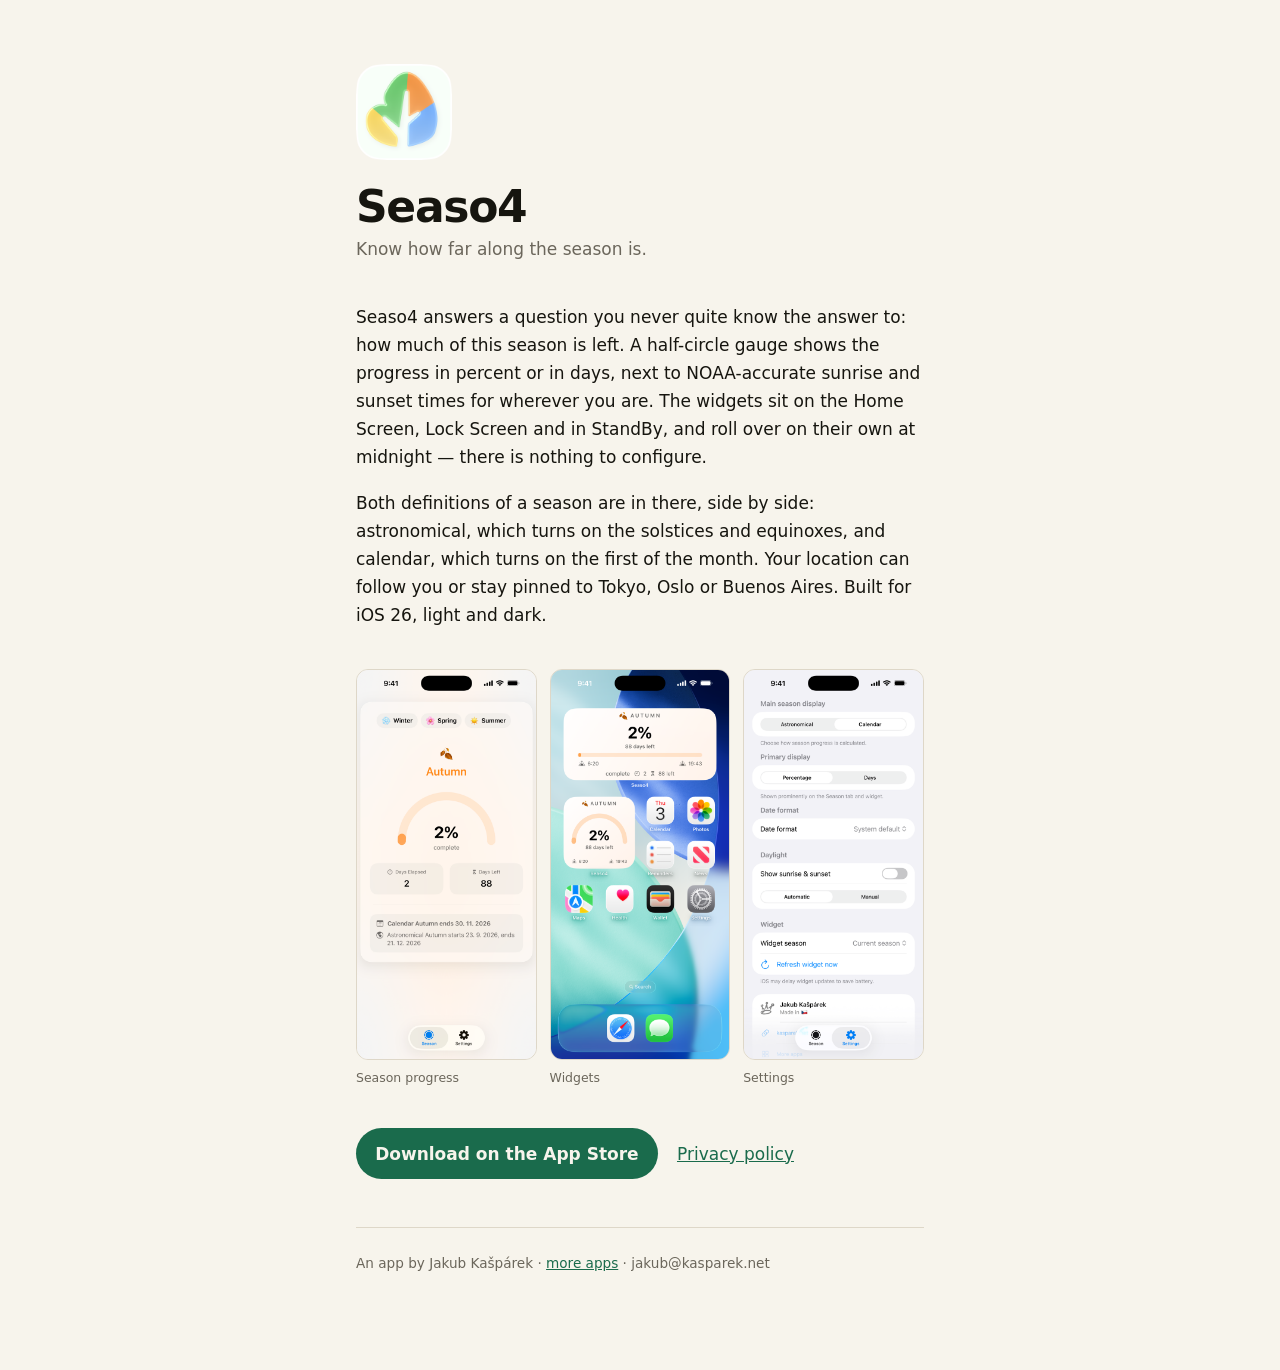
==== commit 8545501c: "Update screenshots to the shipped app and link the App Store The three screenshots were stale — summ" ====
--- a/index.html
+++ b/index.html
@@ -26,13 +26,13 @@
 Aires. Built for iOS 26, light and dark.</p>
 
 <div class="shots">
-  <figure><img src="/shots/01.png" alt="Season progress" loading="lazy" width="600" height="1304"><figcaption>Season progress</figcaption></figure>
-  <figure><img src="/shots/00.png" alt="Home Screen widgets" loading="lazy" width="600" height="1304"><figcaption>Widgets</figcaption></figure>
-  <figure><img src="/shots/02.png" alt="Settings" loading="lazy" width="600" height="1304"><figcaption>Settings</figcaption></figure>
+  <figure><img src="/shots/season.png" alt="Season progress" loading="lazy" width="600" height="1304"><figcaption>Season progress</figcaption></figure>
+  <figure><img src="/shots/widgets.png" alt="Home Screen widgets" loading="lazy" width="600" height="1304"><figcaption>Widgets</figcaption></figure>
+  <figure><img src="/shots/settings.png" alt="Settings" loading="lazy" width="600" height="1304"><figcaption>Settings</figcaption></figure>
 </div>
 
 <div class="links">
-  <span class="cta cta-pending">Coming soon to the App Store</span>
+  <a class="cta" href="https://apps.apple.com/app/id6801862689">Download on the App Store</a>
   <a href="/privacy/">Privacy policy</a>
 </div>
 
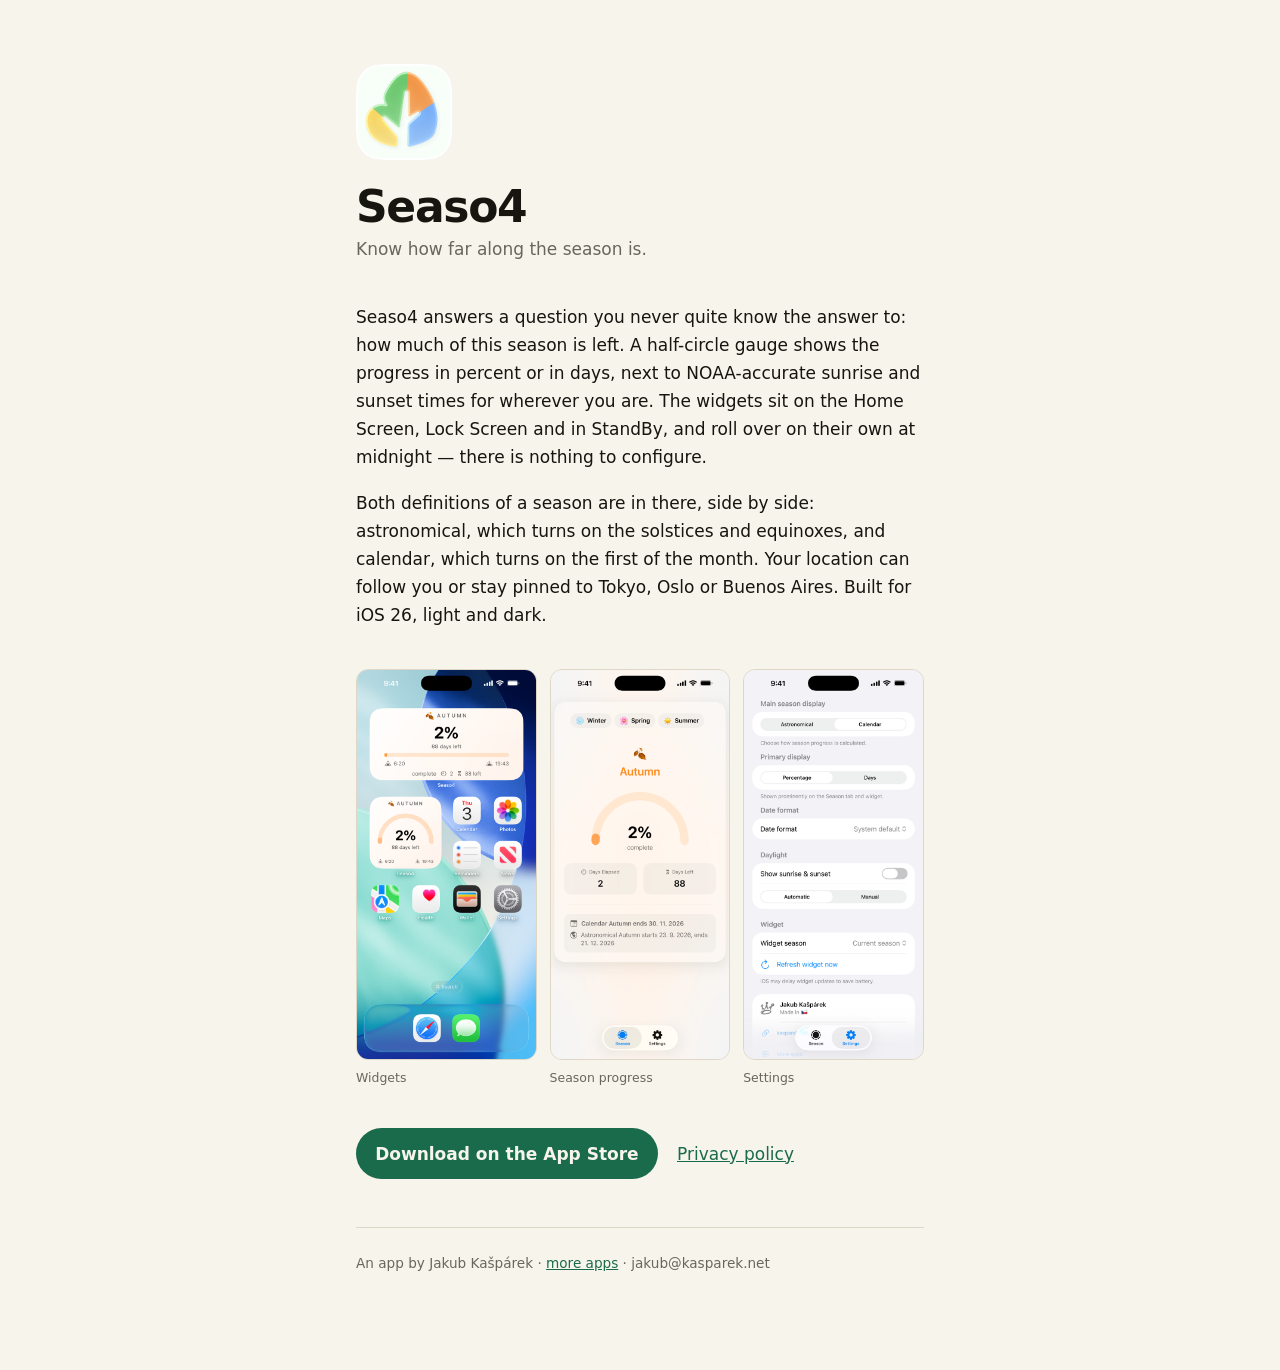
==== commit fc3c9421: "Lead with the widgets screenshot The widgets are the reason to install the app, so they go first." ====
--- a/index.html
+++ b/index.html
@@ -26,8 +26,8 @@
 Aires. Built for iOS 26, light and dark.</p>
 
 <div class="shots">
+  <figure><img src="/shots/widgets.png" alt="Home Screen widgets" loading="lazy" width="600" height="1304"><figcaption>Widgets</figcaption></figure>
   <figure><img src="/shots/season.png" alt="Season progress" loading="lazy" width="600" height="1304"><figcaption>Season progress</figcaption></figure>
-  <figure><img src="/shots/widgets.png" alt="Home Screen widgets" loading="lazy" width="600" height="1304"><figcaption>Widgets</figcaption></figure>
   <figure><img src="/shots/settings.png" alt="Settings" loading="lazy" width="600" height="1304"><figcaption>Settings</figcaption></figure>
 </div>
 
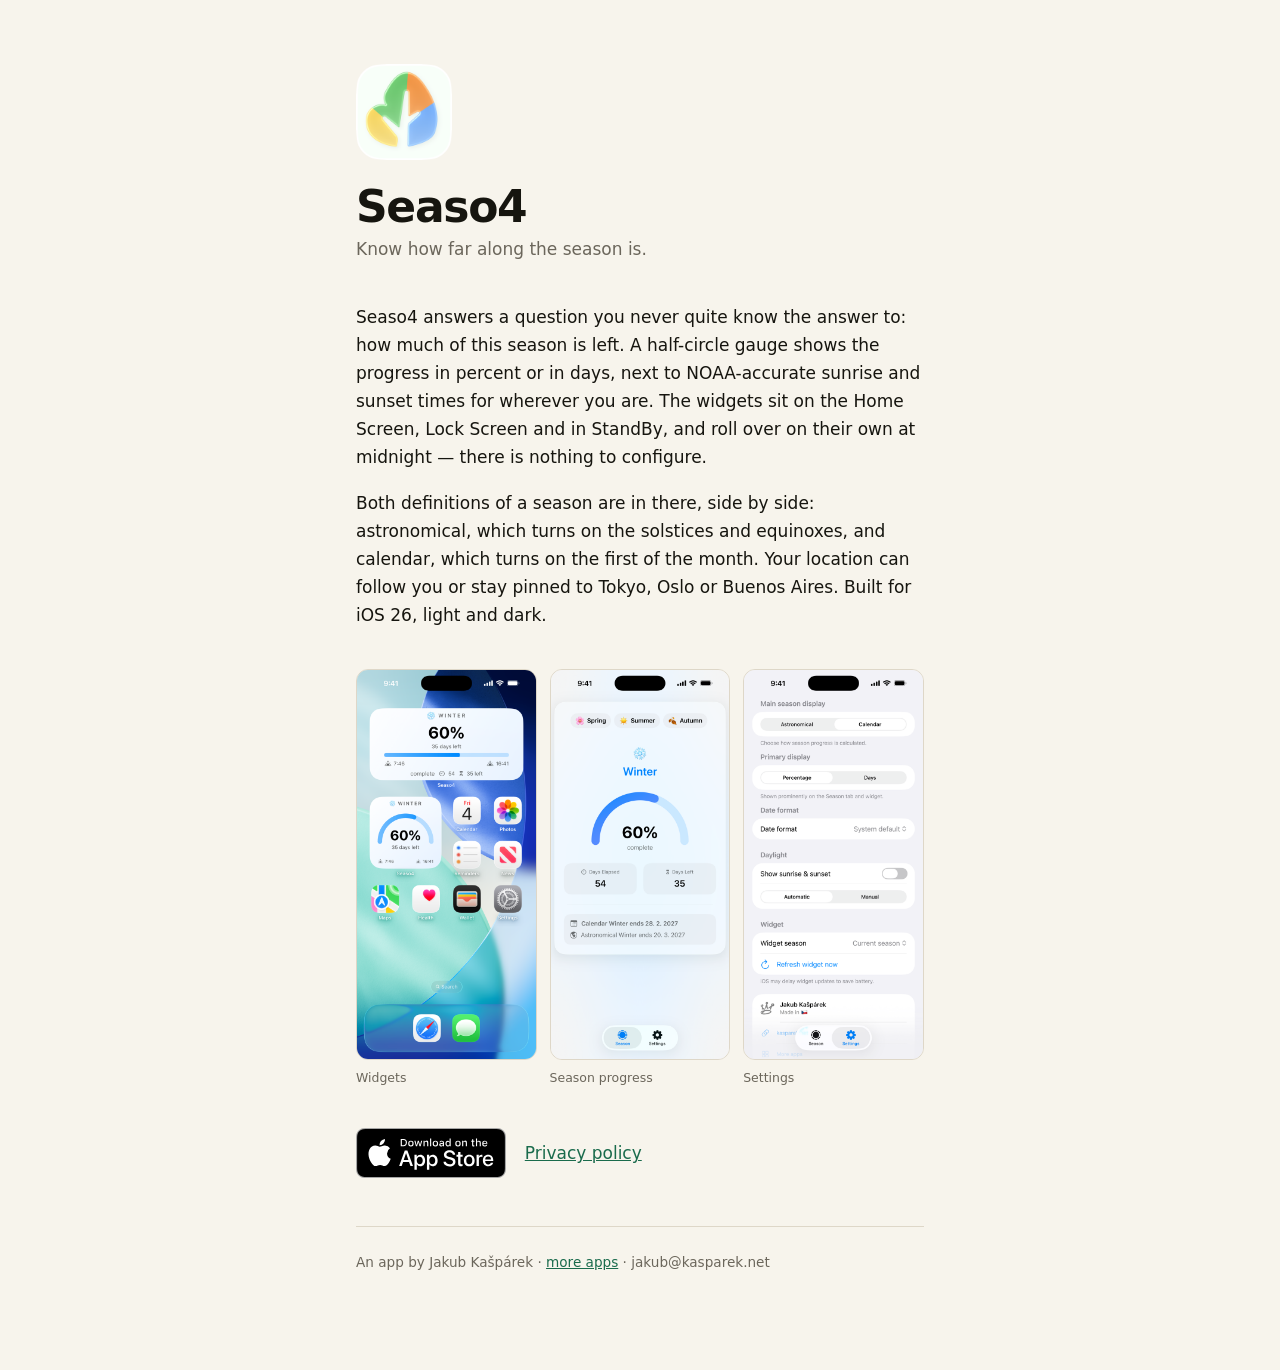
==== commit afc616f6: "Use the official App Store badge Apple's own black and white SVGs from the marketing toolbox, switch" ====
--- a/index.html
+++ b/index.html
@@ -32,7 +32,12 @@
 </div>
 
 <div class="links">
-  <a class="cta" href="https://apps.apple.com/app/id6801862689">Download on the App Store</a>
+  <a class="badge" href="https://apps.apple.com/app/id6801862689">
+    <picture>
+      <source srcset="/app-store-badge-white.svg" media="(prefers-color-scheme: dark)">
+      <img src="/app-store-badge-black.svg" alt="Download on the App Store" width="150" height="50">
+    </picture>
+  </a>
   <a href="/privacy/">Privacy policy</a>
 </div>
 
--- a/style.css
+++ b/style.css
@@ -19,6 +19,8 @@
 .shots figcaption { color: var(--muted); font-size: .78rem; margin-top: .5rem; }
 
 .links { display: flex; flex-wrap: wrap; align-items: center; gap: .7rem 1.2rem; margin: 2.5rem 0; }
+.badge { display: inline-block; line-height: 0; }
+.badge img { height: 50px; width: auto; display: block; }
 .cta { display: inline-block; background: var(--accent); color: var(--paper); text-decoration: none;
   padding: .7rem 1.2rem; border-radius: 999px; font-weight: 600; }
 .cta-pending { background: none; color: var(--muted); border: 1px solid var(--rule); font-weight: 500; cursor: default; }
